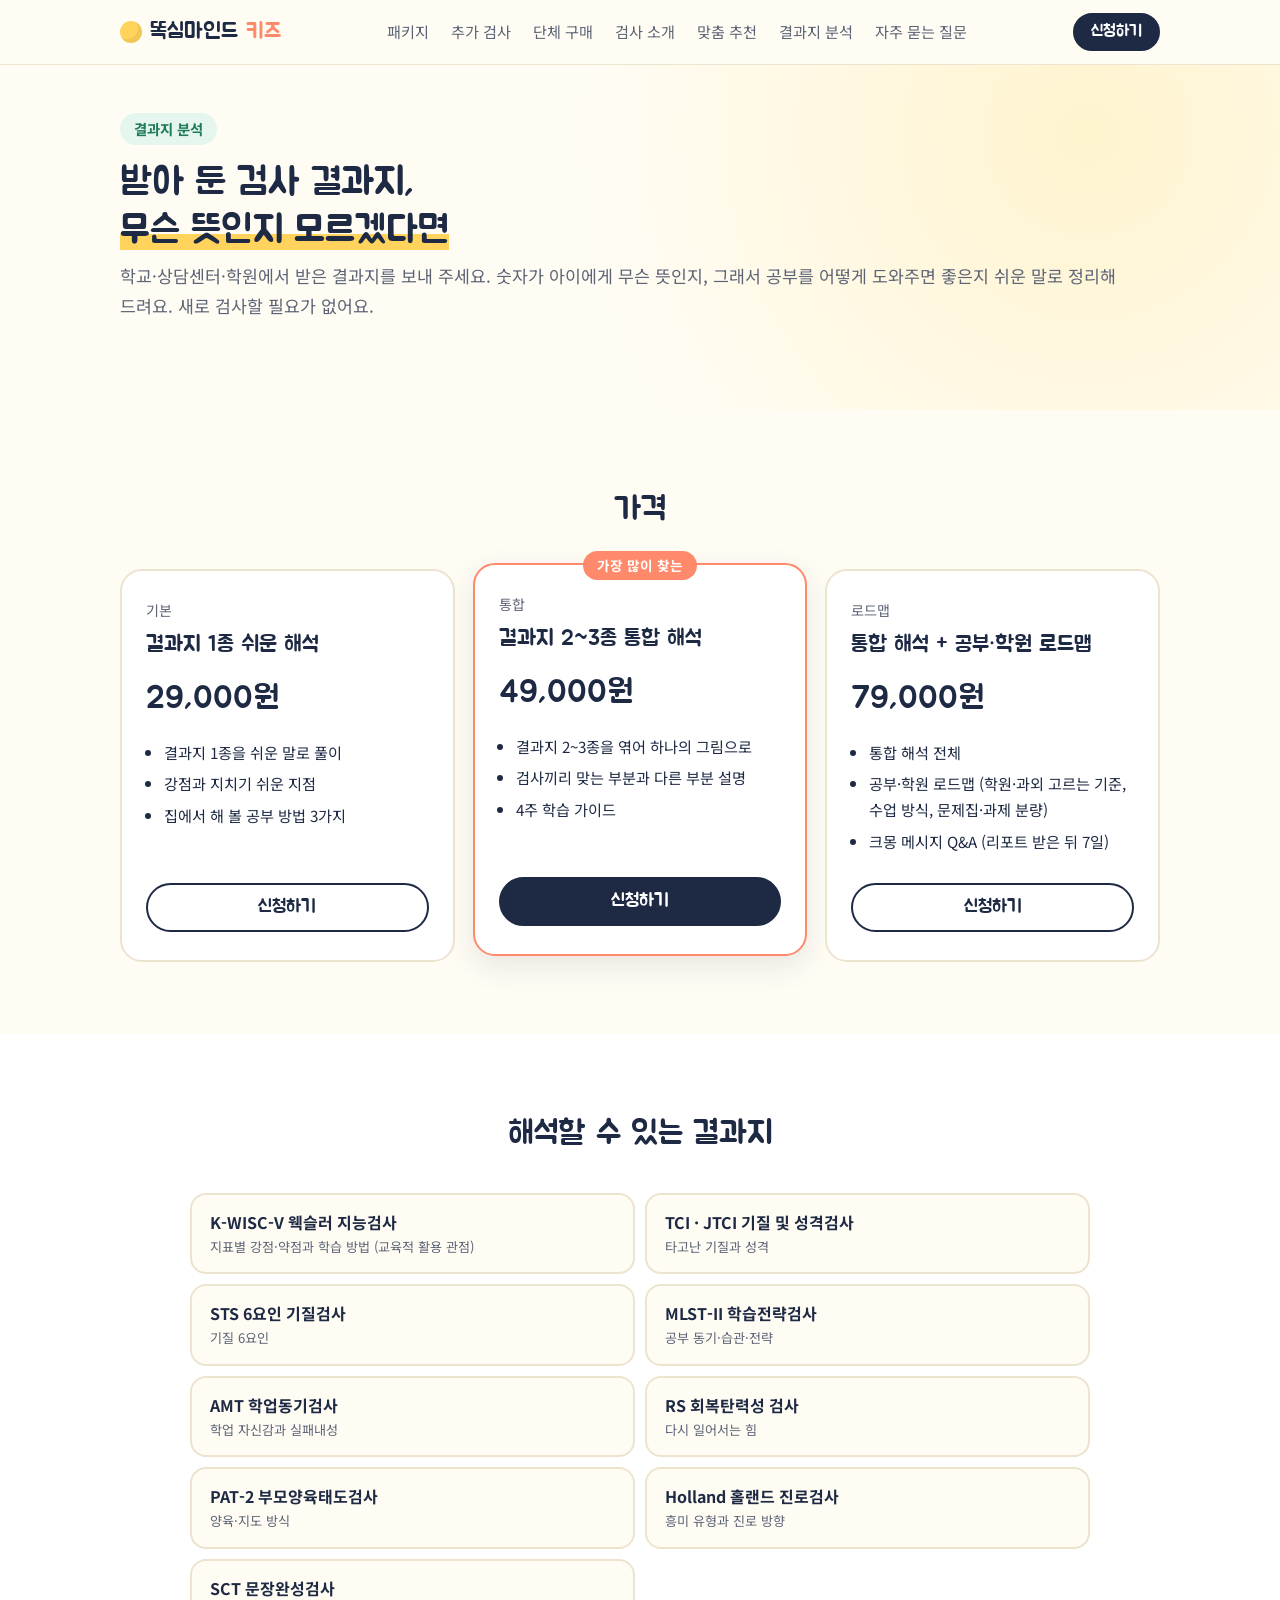
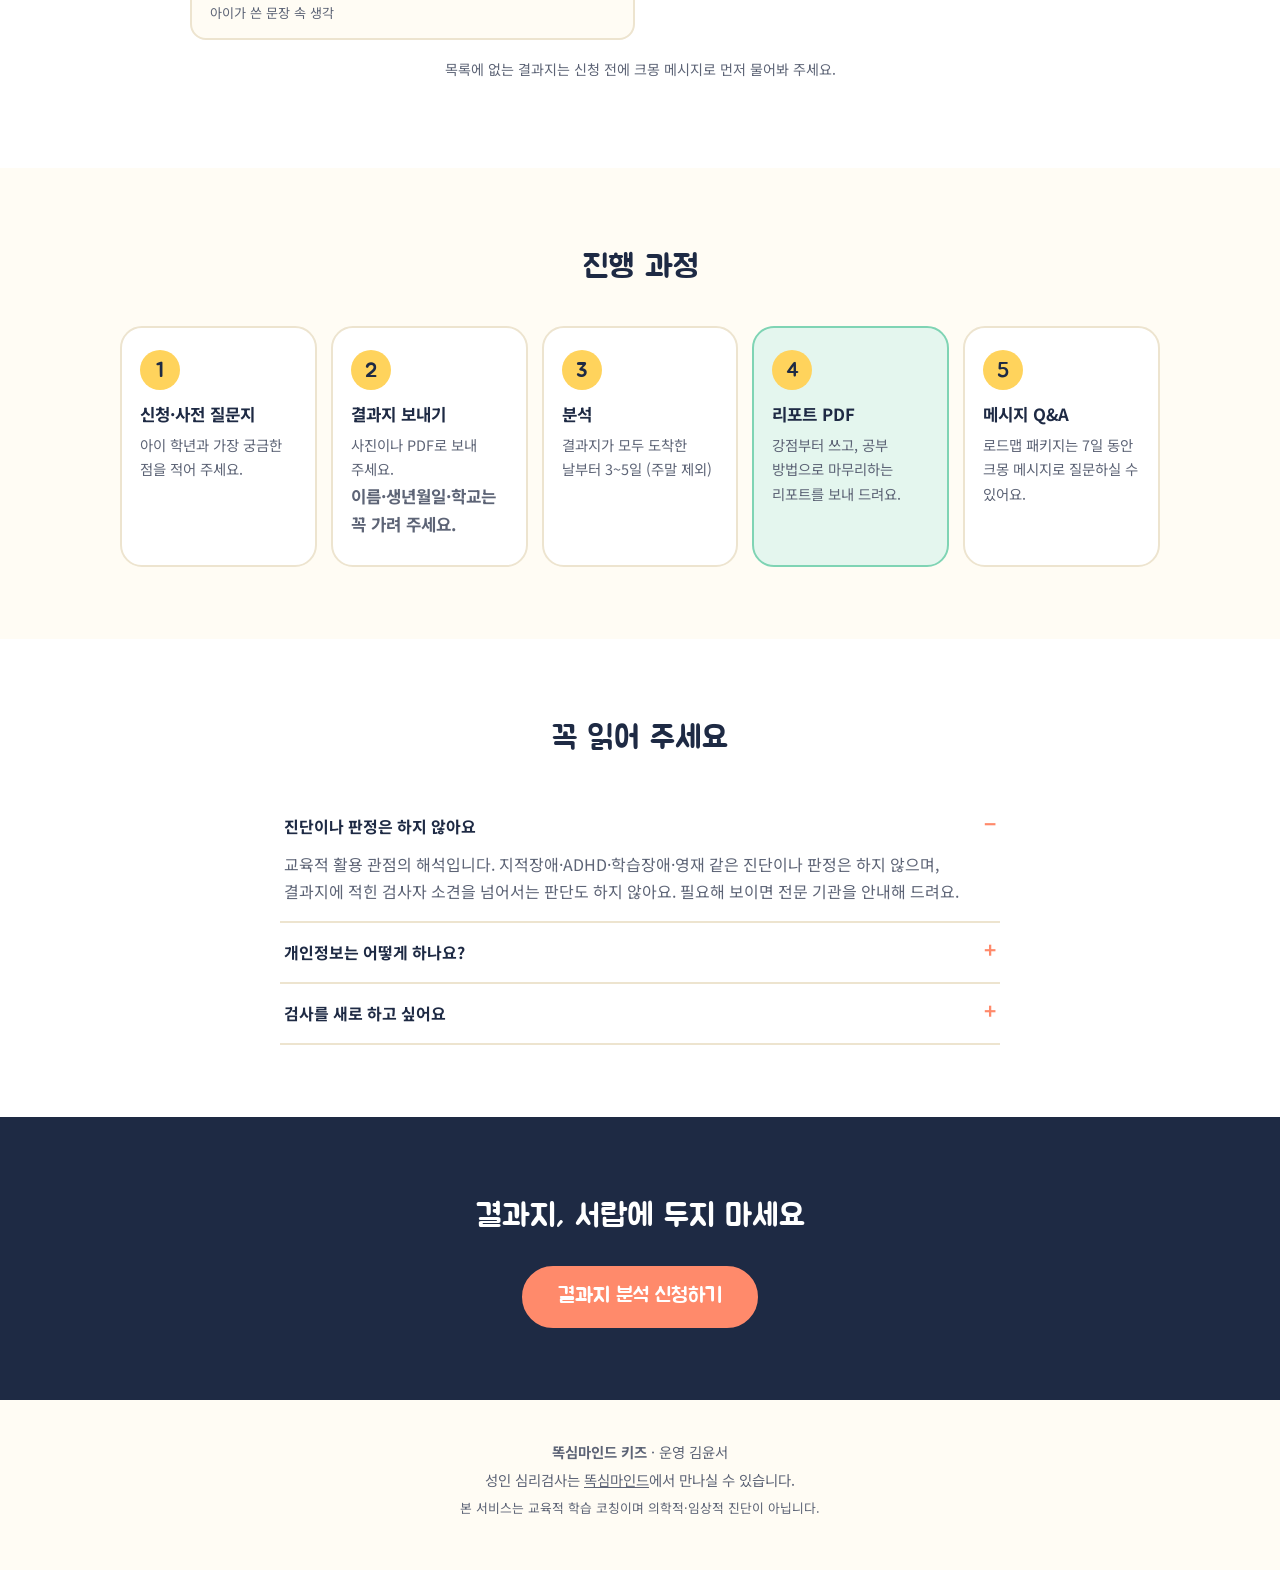
==== analysis.html @ 5d190739 "3단 패키지(기본 45,000/심화 79,000/프리미엄 109,000), 전화 상담→메시지 Q&A, 결과지 분석 페이지 추가 Co-Authored-By: Claude Opus 5" ====
<!DOCTYPE html>
<html lang="ko">
<head>
<meta charset="utf-8">
<meta name="viewport" content="width=device-width, initial-scale=1">
<title>결과지 분석 | 똑심마인드 키즈</title>
<meta name="description" content="기질검사와 학년별 학습 검사를 온라인으로 받고, 아이에게 맞는 공부 방법을 담은 종합해석지를 받아 보세요. 학원·선생님 단체 구매도 가능합니다.">
<link rel="icon" href="data:image/svg+xml,<svg xmlns='http://www.w3.org/2000/svg' viewBox='0 0 64 64'><circle cx='32' cy='32' r='30' fill='%23FFD35C'/><circle cx='24' cy='28' r='4' fill='%231E2A44'/><circle cx='40' cy='28' r='4' fill='%231E2A44'/><path d='M22 40 Q32 48 42 40' stroke='%231E2A44' stroke-width='4' fill='none' stroke-linecap='round'/></svg>">
<link rel="preconnect" href="https://fonts.googleapis.com">
<link rel="preconnect" href="https://fonts.gstatic.com" crossorigin>
<link href="https://fonts.googleapis.com/css2?family=Jua&family=Noto+Sans+KR:wght@400;500;700&display=swap" rel="stylesheet">
<link rel="stylesheet" href="css/style.css?v=20261127f">
</head>
<body>

<header class="nav">
  <div class="wrap nav-in">
    <a class="logo" href="index.html"><span class="logo-dot"></span>똑심마인드 <b>키즈</b></a>
    <nav class="nav-links">
      <a href="index.html#price">패키지</a>
      <a href="index.html#addon">추가 검사</a>
      <a href="index.html#group">단체 구매</a>
      <a href="tests.html">검사 소개</a>
      <a href="quiz.html">맞춤 추천</a>
      <a href="analysis.html">결과지 분석</a>
      <a href="index.html#faq">자주 묻는 질문</a>
    </nav>
    <a class="btn btn-sm js-contact" href="#">신청하기</a>
  </div>
</header>

<main id="top">
<section class="page-head ana-head"><div class="wrap">
  <p class="eyebrow">결과지 분석</p>
  <h1 class="page-title">받아 둔 검사 결과지,<br><span class="hl">무슨 뜻인지 모르겠다면</span></h1>
  <p class="lead">학교·상담센터·학원에서 받은 결과지를 보내 주세요. 숫자가 아이에게 무슨 뜻인지, 그래서 공부를 어떻게 도와주면 좋은지 쉬운 말로 정리해 드려요. 새로 검사할 필요가 없어요.</p>
</div></section>
<section class="price"><div class="wrap">
  <h2 class="sec-title">가격</h2>
  <div class="plans" id="anaPlans"></div>
</div></section>
<section class="addon"><div class="wrap">
  <h2 class="sec-title">해석할 수 있는 결과지</h2>
  <div class="addon-list" id="anaList"></div>
  <p class="small-note center">목록에 없는 결과지는 신청 전에 크몽 메시지로 먼저 물어봐 주세요.</p>
</div></section>
<section class="flow"><div class="wrap">
  <h2 class="sec-title">진행 과정</h2>
  <ol class="steps">
    <li><span class="n">1</span><b>신청·사전 질문지</b><p>아이 학년과 가장 궁금한 점을 적어 주세요.</p></li>
    <li><span class="n">2</span><b>결과지 보내기</b><p>사진이나 PDF로 보내 주세요. <b>이름·생년월일·학교는 꼭 가려 주세요.</b></p></li>
    <li><span class="n">3</span><b>분석</b><p>결과지가 모두 도착한 날부터 3~5일 (주말 제외)</p></li>
    <li><span class="n">4</span><b>리포트 PDF</b><p>강점부터 쓰고, 공부 방법으로 마무리하는 리포트를 보내 드려요.</p></li>
    <li><span class="n">5</span><b>메시지 Q&amp;A</b><p>로드맵 패키지는 7일 동안 크몽 메시지로 질문하실 수 있어요.</p></li>
  </ol>
</div></section>
<section class="faq"><div class="wrap">
  <h2 class="sec-title">꼭 읽어 주세요</h2>
  <details open><summary>진단이나 판정은 하지 않아요</summary><p>교육적 활용 관점의 해석입니다. 지적장애·ADHD·학습장애·영재 같은 진단이나 판정은 하지 않으며, 결과지에 적힌 검사자 소견을 넘어서는 판단도 하지 않아요. 필요해 보이면 전문 기관을 안내해 드려요.</p></details>
  <details><summary>개인정보는 어떻게 하나요?</summary><p>이름·생년월일·학교·검사기관은 가린 뒤 보내 주세요. 받은 자료는 리포트 전달 후 30일이 지나면 삭제합니다.</p></details>
  <details><summary>검사를 새로 하고 싶어요</summary><p>새로 검사부터 받고 싶으시면 <a href="index.html#price">검사 + 해석 패키지</a>를 이용해 주세요.</p></details>
</div></section>
<section class="cta"><div class="wrap cta-in">
  <h2>결과지, 서랍에 두지 마세요</h2>
  <div class="hero-cta center"><a class="btn btn-big js-contact" href="#">결과지 분석 신청하기</a></div>
</div></section>

</main>

<footer class="foot">
  <div class="wrap">
    <p><b>똑심마인드 키즈</b> · 운영 김윤서</p>
    <p>성인 심리검사는 <a class="js-main" href="#">똑심마인드</a>에서 만나실 수 있습니다.</p>
    <p class="foot-small">본 서비스는 교육적 학습 코칭이며 의학적·임상적 진단이 아닙니다.</p>
  </div>
</footer>

<script src="js/config.js?v=20261127f"></script>
<script>const PAGE="analysis";</script>
<script src="js/main.js?v=20261127f"></script>
<script src="js/analysis.js?v=20261127f"></script>
</body>
</html>
---- css/style.css ----
:root {
  --ink: #1E2A44;
  --sub: #5d6476;
  --sun: #FFD35C;
  --sun-soft: #FFF4CF;
  --mint: #7FD4B4;
  --mint-soft: #E4F6EE;
  --coral: #FF8A6B;
  --sky: #DCEBFF;
  --paper: #FFFCF4;
  --line: #EDE4CF;
  --r: 22px;
  --shadow: 0 10px 30px rgba(30, 42, 68, .10);
}
* { box-sizing: border-box; }
html { scroll-behavior: smooth; }
body { margin: 0; font-family: 'Noto Sans KR', sans-serif; color: var(--ink); background: var(--paper); line-height: 1.7; word-break: keep-all; }
h1, h2, h3, .logo, .sec-title, .btn, .gtab, .n, .plan-price { font-family: 'Jua', 'Noto Sans KR', sans-serif; font-weight: 400; }
a { color: inherit; }
.wrap { max-width: 1080px; margin: 0 auto; padding: 0 20px; }
section { padding: 72px 0; }
.sec-title { font-size: 2rem; text-align: center; margin: 0 0 32px; }
.sec-title.left { text-align: left; }
.small-note { color: var(--sub); font-size: .88rem; margin-top: 18px; }

/* buttons */
.btn { display: inline-block; background: var(--ink); color: #fff; text-decoration: none; padding: 12px 24px; border-radius: 999px; font-size: 1.1rem; transition: transform .15s, box-shadow .15s; border: 2px solid var(--ink); }
.btn:hover { transform: translateY(-2px); box-shadow: var(--shadow); }
.btn-sm { padding: 7px 16px; font-size: 1rem; }
.btn-ghost { background: transparent; color: var(--ink); }
.btn-line { background: #fff; color: var(--ink); }
.btn-big { padding: 16px 34px; font-size: 1.3rem; background: var(--coral); border-color: var(--coral); }

/* nav */
.nav { position: sticky; top: 0; z-index: 10; background: rgba(255, 252, 244, .92); backdrop-filter: blur(8px); border-bottom: 1px solid var(--line); }
.nav-in { display: flex; align-items: center; justify-content: space-between; height: 64px; gap: 16px; }
.logo { text-decoration: none; font-size: 1.35rem; display: flex; align-items: center; gap: 8px; }
.logo b { font-weight: 400; color: var(--coral); }
.logo-dot { width: 22px; height: 22px; border-radius: 50%; background: var(--sun); box-shadow: inset -4px -4px 0 rgba(0,0,0,.06); }
.nav-links { display: flex; gap: 22px; font-size: .95rem; }
.nav-links a { text-decoration: none; color: var(--sub); }
.nav-links a:hover { color: var(--ink); }

/* hero */
.hero { padding: 64px 0 80px; background: radial-gradient(circle at 85% 20%, var(--sun-soft) 0, transparent 45%), radial-gradient(circle at 10% 90%, var(--mint-soft) 0, transparent 40%); }
.hero-in { display: grid; grid-template-columns: 1.15fr .85fr; gap: 40px; align-items: center; }
.eyebrow { display: inline-block; background: var(--mint-soft); color: #1f7a5a; padding: 4px 14px; border-radius: 999px; font-size: .9rem; font-weight: 700; margin: 0 0 14px; }
h1 { font-size: 3rem; line-height: 1.25; margin: 0 0 18px; }
.hl { background: linear-gradient(transparent 60%, var(--sun) 60%); }
.lead { font-size: 1.08rem; color: var(--sub); margin: 0 0 26px; }
.hero-cta { display: flex; gap: 12px; flex-wrap: wrap; }
.chips { list-style: none; padding: 0; margin: 24px 0 0; display: flex; gap: 8px; flex-wrap: wrap; }
.chips li { background: #fff; border: 1px solid var(--line); padding: 5px 14px; border-radius: 999px; font-size: .88rem; }
.hero-art { position: relative; height: 360px; }
.blob { position: absolute; inset: 30px 20px; background: var(--sun); border-radius: 46% 54% 40% 60% / 55% 45% 55% 45%; opacity: .55; }
.card-float { position: absolute; z-index: 1; background: #fff; border-radius: var(--r); padding: 16px 20px; box-shadow: var(--shadow); display: grid; gap: 2px; min-width: 170px; animation: bob 4s ease-in-out infinite; }
.card-float .ic { font-size: 1.6rem; }
.card-float b { font-family: 'Jua', sans-serif; font-weight: 400; font-size: 1.25rem; }
.card-float small { color: var(--sub); }
.c1 { top: 10px; left: 0; }
.c2 { top: 130px; right: 0; animation-delay: -1.3s; }
.c3 { bottom: 0; left: 40px; animation-delay: -2.6s; }
@keyframes bob { 50% { transform: translateY(-8px); } }

/* why */
.why { background: #fff; }
.grid3 { display: grid; grid-template-columns: repeat(3, 1fr); gap: 18px; }
.worry { background: var(--sky); border-radius: var(--r); padding: 24px; font-size: 1.05rem; position: relative; }
.worry::after { content: ''; position: absolute; bottom: -10px; left: 30px; border: 10px solid transparent; border-top-color: var(--sky); border-bottom: 0; }
.why-note { max-width: 720px; margin: 36px auto 0; text-align: center; color: var(--sub); }

/* flow */
.steps { list-style: none; padding: 0; margin: 0; display: grid; grid-template-columns: repeat(5, 1fr); gap: 14px; counter-reset: s; }
.steps li { background: #fff; border-radius: var(--r); padding: 22px 18px; border: 2px solid var(--line); position: relative; }
.steps .n { display: grid; place-items: center; width: 40px; height: 40px; border-radius: 50%; background: var(--sun); font-size: 1.3rem; margin-bottom: 10px; }
.steps b { display: block; font-size: 1.05rem; margin-bottom: 4px; }
.steps p { margin: 0; font-size: .9rem; color: var(--sub); }
.steps li:nth-child(4) { border-color: var(--mint); background: var(--mint-soft); }

/* grade */
.grade { background: #fff; }
.grade-tabs { display: flex; gap: 10px; justify-content: center; flex-wrap: wrap; margin-bottom: 22px; }
.gtab { font-size: 1.1rem; border: 2px solid var(--line); background: var(--paper); color: var(--ink); border-radius: 18px; padding: 12px 18px; cursor: pointer; display: flex; flex-direction: column; align-items: center; gap: 4px; min-width: 104px; transition: .15s; }
.gtab span { font-size: 1.8rem; line-height: 1; }
.gtab.on { background: var(--sun); border-color: var(--sun); box-shadow: var(--shadow); }
.grade-panel { background: var(--paper); border-radius: var(--r); padding: 28px; border: 2px dashed var(--line); }
.gp-q { display: flex; align-items: center; gap: 14px; margin-bottom: 20px; }
.gp-ic { font-size: 2.4rem; }
.gp-q small { display: block; color: var(--sub); }
.gp-q b { font-family: 'Jua', sans-serif; font-weight: 400; font-size: 1.5rem; }
.gp-cols { display: grid; grid-template-columns: repeat(3, 1fr); gap: 18px; }
.gp-cols h4 { margin: 0 0 8px; font-size: .95rem; color: #1f7a5a; }
.gp-list, .gp-look { list-style: none; padding: 0; margin: 0; display: grid; gap: 8px; }
.gp-list li { background: #fff; border-radius: 14px; padding: 10px 14px; }
.gp-list b { display: block; font-size: .95rem; }
.gp-list span { font-size: .82rem; color: var(--sub); }
.gp-look li { background: #fff; border-radius: 14px; padding: 10px 14px; font-size: .95rem; }
.gp-look li::before { content: '✓ '; color: var(--mint); font-weight: 700; }

/* price */
.plans { display: grid; grid-template-columns: repeat(3, 1fr); gap: 18px; align-items: stretch; }
.plan { background: #fff; border-radius: var(--r); padding: 28px 24px; border: 2px solid var(--line); display: flex; flex-direction: column; position: relative; }
.plan.best { border-color: var(--coral); box-shadow: var(--shadow); transform: translateY(-6px); }
.plan-badge { position: absolute; top: -14px; left: 50%; transform: translateX(-50%); background: var(--coral); color: #fff; padding: 3px 14px; border-radius: 999px; font-size: .85rem; font-weight: 700; margin: 0; white-space: nowrap; }
.plan-tag { margin: 0; color: var(--sub); font-size: .88rem; }
.plan h3 { font-size: 1.5rem; margin: 4px 0; }
.plan-price { font-size: 2rem; margin: 4px 0 14px; }
.plan-price small { font-family: 'Noto Sans KR', sans-serif; font-size: .9rem; color: var(--sub); }
.plan ul { padding-left: 1.1em; margin: 0 0 22px; flex: 1; }
.plan li { margin-bottom: 6px; font-size: .95rem; }
.plan .btn { text-align: center; }
.calc { margin-top: 36px; background: #fff; border-radius: var(--r); padding: 28px; border: 2px solid var(--mint); scroll-margin-top: 80px; }
.calc h3 { margin: 0; font-size: 1.5rem; }
.calc-sub { margin: 4px 0 16px; color: var(--sub); font-size: .92rem; }
.calc-grades { display: flex; gap: 8px; flex-wrap: wrap; margin-bottom: 16px; }
.cg { border: 2px solid var(--line); background: var(--paper); border-radius: 999px; padding: 6px 16px; cursor: pointer; font: inherit; }
.cg.on { background: var(--mint); border-color: var(--mint); font-weight: 700; }
.calc-list { display: grid; gap: 10px; }
.ci { display: grid; grid-template-columns: auto 1fr auto; gap: 12px; align-items: center; padding: 12px 16px; border-radius: 16px; background: var(--paper); cursor: pointer; border: 2px solid transparent; }
.ci:has(input:checked) { border-color: var(--mint); background: var(--mint-soft); }
.ci input { width: 20px; height: 20px; accent-color: #1f7a5a; }
.ci-main b { display: block; }
.ci-main small { display: block; color: var(--sub); font-size: .85rem; }
.ci-main em { font-style: normal; font-size: .8rem; color: #1f7a5a; }
.ci-price { font-weight: 700; white-space: nowrap; }
.calc-total { display: flex; justify-content: space-between; align-items: center; gap: 12px; flex-wrap: wrap; margin-top: 18px; padding-top: 16px; border-top: 2px dashed var(--line); }
.calc-total span { color: var(--sub); }
.calc-total strong { font-family: 'Jua', sans-serif; font-weight: 400; font-size: 2rem; color: var(--coral); }
.followup { margin-top: 24px; background: var(--sun-soft); border-radius: var(--r); padding: 20px 24px; }
.followup p { margin: 4px 0 0; color: var(--sub); }

/* report */
.report { background: #fff; }
.report-in { display: grid; grid-template-columns: 1.1fr .9fr; gap: 40px; align-items: center; }
.report-list { padding-left: 1.2em; margin: 0; display: grid; gap: 10px; }
.report-list b { display: block; }
.paper { background: var(--paper); border-radius: 16px; padding: 26px; box-shadow: var(--shadow); transform: rotate(1.5deg); border: 1px solid var(--line); position: relative; }
.paper-brand { margin: 0; color: #3f6f5f; font-size: .8rem; font-weight: 700; letter-spacing: .05em; }
.paper-title { margin: 2px 0 14px; font-family: 'Jua', sans-serif; font-size: 1.5rem; border-bottom: 2px solid #3f6f5f; padding-bottom: 8px; }
.paper-box { background: #f7f3ec; border-radius: 8px; padding: 10px 12px; font-size: .88rem; margin-bottom: 14px; }
.paper-row { display: grid; grid-template-columns: 90px 1fr; gap: 10px; align-items: center; font-size: .82rem; margin-bottom: 8px; }
.paper-row i { display: block; height: 10px; border-radius: 6px; background: linear-gradient(90deg, var(--mint), #3f6f5f); }
.paper-sample { position: absolute; top: 10px; right: 14px; margin: 0; font-size: .72rem; color: var(--sub); background: #fff; border-radius: 999px; padding: 1px 8px; }

/* about */
.about-in { display: grid; grid-template-columns: 160px 1fr; gap: 36px; align-items: center; background: #fff; border-radius: var(--r); padding: 36px; border: 2px solid var(--line); }
.avatar { width: 160px; height: 160px; border-radius: 50%; background: var(--sun); display: grid; place-items: center; font-family: 'Jua', sans-serif; font-size: 3.6rem; }
.about .sec-title { margin-bottom: 6px; }
.about-name { font-size: 1.2rem; font-weight: 700; margin: 0 0 10px; }
.about-name small { font-weight: 400; color: var(--sub); font-size: .9rem; margin-left: 6px; }
.cred { list-style: none; padding: 0; margin: 0 0 14px; display: grid; gap: 6px; }
.cred li::before { content: ''; display: inline-block; width: 8px; height: 8px; border-radius: 50%; background: var(--coral); margin-right: 10px; vertical-align: middle; }
.about-text { color: var(--sub); margin: 0; }

/* promise */
.pcard { background: #fff; border-radius: var(--r); padding: 24px; border: 2px solid var(--line); }
.pcard b { font-family: 'Jua', sans-serif; font-weight: 400; font-size: 1.25rem; }
.pcard p { margin: 6px 0 0; color: var(--sub); font-size: .95rem; }

/* faq */
.faq { background: #fff; }
.faq .wrap { max-width: 760px; }
details { border-bottom: 2px solid var(--line); padding: 16px 4px; }
summary { cursor: pointer; font-weight: 700; list-style: none; display: flex; justify-content: space-between; gap: 12px; }
summary::after { content: '+'; font-size: 1.3rem; line-height: 1; color: var(--coral); }
details[open] summary::after { content: '−'; }
details p { margin: 10px 0 0; color: var(--sub); }

/* cta + footer */
.cta { background: var(--ink); color: #fff; text-align: center; }
.cta h2 { font-size: 2rem; margin: 0 0 22px; }
.foot { padding: 36px 0 48px; color: var(--sub); font-size: .9rem; text-align: center; }
.foot p { margin: 4px 0; }
.foot-small { font-size: .8rem; }

/* responsive */
@media (max-width: 900px) {
  .hero-in, .report-in { grid-template-columns: 1fr; }
  .hero-art { height: 300px; max-width: 420px; }
  .steps { grid-template-columns: 1fr 1fr; }
  .plans, .grid3, .gp-cols { grid-template-columns: 1fr; }
  .plan.best { transform: none; }
  .nav-links { display: none; }
}
@media (max-width: 560px) {
  section { padding: 52px 0; }
  h1 { font-size: 2.2rem; }
  .sec-title { font-size: 1.6rem; }
  .steps { grid-template-columns: 1fr; }
  .gtab { min-width: 0; flex: 1 1 28%; padding: 10px 6px; font-size: 1rem; }
  .about-in { grid-template-columns: 1fr; text-align: center; padding: 26px; }
  .hero-art { height: auto; display: grid; grid-template-columns: repeat(3, 1fr); gap: 8px; }
  .hero-art .blob { display: none; }
  .card-float { position: static; min-width: 0; padding: 12px 10px; animation: none; text-align: center; }
  .card-float b { font-size: 1.05rem; }
  .card-float small { font-size: .72rem; }
  .avatar { margin: 0 auto; width: 110px; height: 110px; font-size: 2.6rem; }
  .cred { text-align: left; }
  .ci { grid-template-columns: auto 1fr; }
  .ci-price { grid-column: 2; }
}

/* ===== v2: 온라인 전용 개편 ===== */
.sec-sub { text-align: center; color: var(--sub); max-width: 680px; margin: -18px auto 26px; }
.sub-title { font-size: 1.5rem; margin: 0; text-align: center; }
.center { justify-content: center; text-align: center; }
.plans-2 { grid-template-columns: repeat(2, 1fr); max-width: 820px; margin: 0 auto; }
.gtable-wrap { margin-top: 56px; }
.gtable-wrap .calc-sub { text-align: center; }
.tchips { display: flex; flex-wrap: wrap; gap: 6px; }
.tchip { background: #fff; border: 1px solid var(--line); border-radius: 999px; padding: 4px 12px; font-size: .88rem; text-decoration: none; }
.tchip:hover { border-color: var(--mint); }

.addon { background: #fff; }
.addon-list { display: grid; grid-template-columns: repeat(2, 1fr); gap: 10px; max-width: 900px; margin: 0 auto; }
.arow { display: flex; justify-content: space-between; align-items: center; gap: 12px; padding: 14px 18px; border-radius: 16px; background: var(--paper); border: 2px solid var(--line); text-decoration: none; transition: .15s; }
.arow:hover { border-color: var(--mint); }
.arow b { display: block; }
.arow small { display: block; color: var(--sub); font-size: .82rem; }
.arow em { display: inline-block; font-style: normal; font-size: .75rem; background: var(--sun-soft); border-radius: 999px; padding: 0 8px; margin: 4px 4px 0 0; }
.aprice { font-weight: 700; white-space: nowrap; color: #1f7a5a; }
.career-title { margin-top: 56px; }
.calc { max-width: 900px; margin-left: auto; margin-right: auto; }
.calc-row { display: flex; gap: 12px; align-items: center; margin-bottom: 10px; flex-wrap: wrap; }
.calc-row > span { font-weight: 700; min-width: 52px; }
.calc-row .calc-grades { margin: 0; }
.ci.inc { cursor: default; background: var(--mint-soft); }
.ci.inc > span:first-child { color: #1f7a5a; font-weight: 700; width: 20px; text-align: center; }

.group-in { display: grid; grid-template-columns: 1fr 1fr; gap: 20px; }
.group-card { background: var(--ink); color: #fff; border-radius: var(--r); padding: 28px; }
.group-card ul { padding-left: 1.1em; margin: 14px 0 22px; }
.group-card li { margin-bottom: 6px; }
.group-card .btn { background: var(--sun); color: var(--ink); border-color: var(--sun); }
.group-rate { font-family: 'Jua', sans-serif; font-size: 2.4rem; margin: 0; }
.group-rate b { font-weight: 400; color: var(--sun); }
.group-cond { margin: 0; opacity: .8; }
.group-note { background: #fff; border-radius: var(--r); padding: 24px 28px; border: 2px solid var(--line); }
.group-note ol { padding-left: 1.2em; margin: 10px 0 0; display: grid; gap: 8px; color: var(--sub); }

.quiz-cta { background: var(--sun); }
.quiz-cta-in { display: flex; justify-content: space-between; align-items: center; gap: 20px; flex-wrap: wrap; }
.quiz-cta h2 { font-size: 1.9rem; margin: 0 0 4px; }
.quiz-cta p { margin: 0; }
.quiz-cta .btn-big { background: var(--ink); border-color: var(--ink); }

.tests-sec { background: var(--paper); }
.tcards { display: grid; grid-template-columns: repeat(3, 1fr); gap: 16px; }
.tcard { background: #fff; border-radius: var(--r); padding: 22px; border: 2px solid var(--line); text-decoration: none; display: flex; flex-direction: column; gap: 4px; transition: .15s; }
.tcard:hover { border-color: var(--mint); transform: translateY(-3px); box-shadow: var(--shadow); }
.tcard b { font-family: 'Jua', sans-serif; font-weight: 400; font-size: 1.2rem; }
.tcard small { color: var(--sub); font-size: .82rem; }
.tcard p { margin: 6px 0; font-size: .92rem; flex: 1; }
.tkind { align-self: flex-start; font-size: .75rem; font-weight: 700; border-radius: 999px; padding: 2px 10px; background: var(--sky); }
.k-core { background: var(--sun-soft); } .k-grade { background: var(--mint-soft); color: #1f7a5a; } .k-career { background: #FFE5DC; } .k-free { background: #EDE4FF; }
.tmore { color: #1f7a5a; font-size: .88rem; font-weight: 700; }

.page-head { padding: 48px 0 64px; }
.page-title { font-size: 2.4rem; margin: 0 0 6px; }
.en { color: var(--sub); margin: 0 0 14px; font-size: .95rem; }
.back { color: var(--sub); text-decoration: none; display: inline-block; margin-bottom: 14px; }
.filter { display: flex; gap: 8px; flex-wrap: wrap; }
.facts { display: grid; grid-template-columns: repeat(auto-fit, minmax(180px, 1fr)); gap: 10px; margin: 22px 0; }
.facts div { background: #fff; border: 2px solid var(--line); border-radius: 16px; padding: 12px 16px; }
.facts span { display: block; font-size: .8rem; color: var(--sub); }
.facts b { font-size: .95rem; }
.detail-cols { display: grid; grid-template-columns: 1fr 1fr; gap: 16px; }
.dbox { background: #fff; border-radius: var(--r); padding: 22px 24px; border: 2px solid var(--line); }
.dbox h3 { margin: 0 0 8px; font-size: 1.25rem; }
.dbox ul { margin: 0; padding-left: 1.1em; display: grid; gap: 4px; }
.notice { margin: 18px 0; padding: 14px 18px; border-radius: 16px; background: var(--mint-soft); }
.notice.warn { background: #FFE5DC; }
.sample-box { margin: 26px 0; background: var(--sun-soft); border-radius: var(--r); padding: 22px 24px; }
.sample-box h3 { margin: 0 0 12px; font-size: 1.25rem; }
.sample-btns { display: flex; gap: 10px; flex-wrap: wrap; }

.quiz-wrap { max-width: 620px; }
.qbar { height: 8px; background: var(--line); border-radius: 99px; overflow: hidden; margin: 4px 0 18px; }
.qbar i { display: block; height: 100%; width: 0; background: var(--coral); transition: width .3s; }
.qcard { background: #fff; border-radius: var(--r); padding: 30px 26px; box-shadow: var(--shadow); min-height: 300px; }
.qcard h2 { font-size: 1.7rem; margin: 0 0 22px; line-height: 1.35; }
.qnum { color: var(--sub); margin: 0 0 6px; font-size: .9rem; }
.qopts { display: grid; gap: 10px; }
.qopts.grid { grid-template-columns: repeat(3, 1fr); }
.qopts.yn { grid-template-columns: 1fr 1fr; }
.qopt { font: inherit; font-family: 'Jua', sans-serif; font-size: 1.15rem; background: var(--paper); border: 2px solid var(--line); border-radius: 18px; padding: 16px 10px; cursor: pointer; display: flex; flex-direction: column; align-items: center; gap: 4px; color: var(--ink); transition: .15s; }
.qopt:hover { border-color: var(--coral); background: #fff; }
.qopt span { font-size: 1.8rem; line-height: 1; }
.qopt small { font-family: 'Noto Sans KR', sans-serif; font-size: .8rem; color: var(--sub); }
.qopt.yn { font-size: 1.4rem; padding: 22px; }
.qback { margin-top: 16px; background: none; border: 0; color: var(--sub); cursor: pointer; font: inherit; }
.rbox h4 { margin: 14px 0 6px; color: #1f7a5a; }
.rbox ul { list-style: none; padding: 0; margin: 0; display: grid; gap: 6px; }
.rbox li { background: var(--paper); border-radius: 12px; padding: 10px 14px; }
.rbox li a { text-decoration: none; }
.rbox li small { display: block; color: var(--sub); }
.rprice { display: flex; justify-content: space-between; align-items: center; margin: 18px 0 8px; padding-top: 14px; border-top: 2px dashed var(--line); }
.rprice strong { font-family: 'Jua', sans-serif; font-weight: 400; font-size: 1.9rem; color: var(--coral); }
.tip { background: var(--sun-soft); border-radius: 12px; padding: 10px 14px; font-size: .92rem; }
.quiz-page .small-note.center { text-align: center; }

@media (max-width: 900px) {
  .plans-2, .addon-list, .group-in, .detail-cols { grid-template-columns: 1fr; }
  .tcards { grid-template-columns: 1fr 1fr; }
}
@media (max-width: 560px) {
  .tcards { grid-template-columns: 1fr; }
  .qopts.grid { grid-template-columns: 1fr 1fr; }
  .page-title { font-size: 1.9rem; }
  .quiz-cta h2 { font-size: 1.5rem; }
}
.worry small { display: block; color: var(--sub); font-size: .85rem; margin-top: 4px; }

/* 버튼 글자 가운데 정렬 */
.btn { display: inline-flex; align-items: center; justify-content: center; line-height: 1.2; font-family: 'Jua', 'Noto Sans KR', sans-serif; cursor: pointer; }
.hero-cta { align-items: center; }

/* 신청 안내 모달 */
.modal { position: fixed; inset: 0; background: rgba(30,42,68,.45); display: none; align-items: center; justify-content: center; padding: 16px; z-index: 50; }
.modal.on { display: flex; }
.modal-box { background: #fff; border-radius: var(--r); padding: 26px 24px; max-width: 460px; width: 100%; max-height: 90vh; overflow: auto; box-shadow: var(--shadow); }
.modal-box h3 { margin: 0 0 10px; font-size: 1.4rem; }
.modal-steps { padding-left: 1.2em; margin: 0 0 12px; display: grid; gap: 4px; }
.modal-text { background: var(--paper); border: 1px dashed var(--line); border-radius: 12px; padding: 12px 14px; font-family: 'Noto Sans KR', sans-serif; font-size: .88rem; white-space: pre-wrap; margin: 0 0 8px; }
.calc-apply { justify-content: flex-end; margin-top: 14px; }

.group-h { font-size: 1.6rem; margin: 4px 0 0; } .group-h span { color: var(--sun); } .group-h small { font-family: 'Noto Sans KR', sans-serif; font-size: .85rem; opacity: .8; }
.plan-tag.light { color: #fff; opacity: .75; }
.group-card .group-rate { margin-top: 8px; font-size: 1.8rem; }
.group-card .btn { margin-top: 16px; }

.ci.inc.deep { background: #FFE5DC; }
.ci.inc.deep .ci-price { color: var(--coral); }
.ci.inc.off { background: var(--paper); opacity: .7; }

/* 나란한 버튼 크기 통일 (신청하기와 같은 크기) */
.hero-cta .btn, .sample-btns .btn { padding: 16px 34px; font-size: 1.3rem; min-height: 62px; }
@media (max-width: 560px) { .hero-cta .btn, .sample-btns .btn { padding: 14px 22px; font-size: 1.15rem; min-height: 56px; } }

/* 추천 결과: 선택형 */
.pkg-toggle { display: flex; gap: 8px; flex-wrap: wrap; margin: -8px 0 8px; }
.rbox .calc-list { gap: 8px; }
.rbox .ci { grid-template-columns: auto 1fr auto; padding: 10px 14px; }
.rbox .ci.rec { border-color: var(--coral); }
.rbox .ci em { font-style: normal; font-size: .72rem; font-weight: 700; color: #fff; background: var(--coral); border-radius: 999px; padding: 1px 8px; margin-left: 6px; vertical-align: middle; }
.rbox .ci small { display: block; }
.opt { font-size: .78rem; color: var(--sub); font-weight: 400; }
.rprice small { display: block; font-size: .8rem; color: var(--sub); }
.qcard .ci-price { font-size: .92rem; }

/* 3단 패키지, 결과지 분석 */
.ana-band { background: var(--mint-soft); }
.ana-band h2 { font-size: 1.9rem; margin: 0 0 4px; }
.ana-band p { margin: 0; }
.ana-head { background: radial-gradient(circle at 85% 20%, var(--sun-soft) 0, transparent 45%); }
.plan h3 { font-size: 1.35rem; }
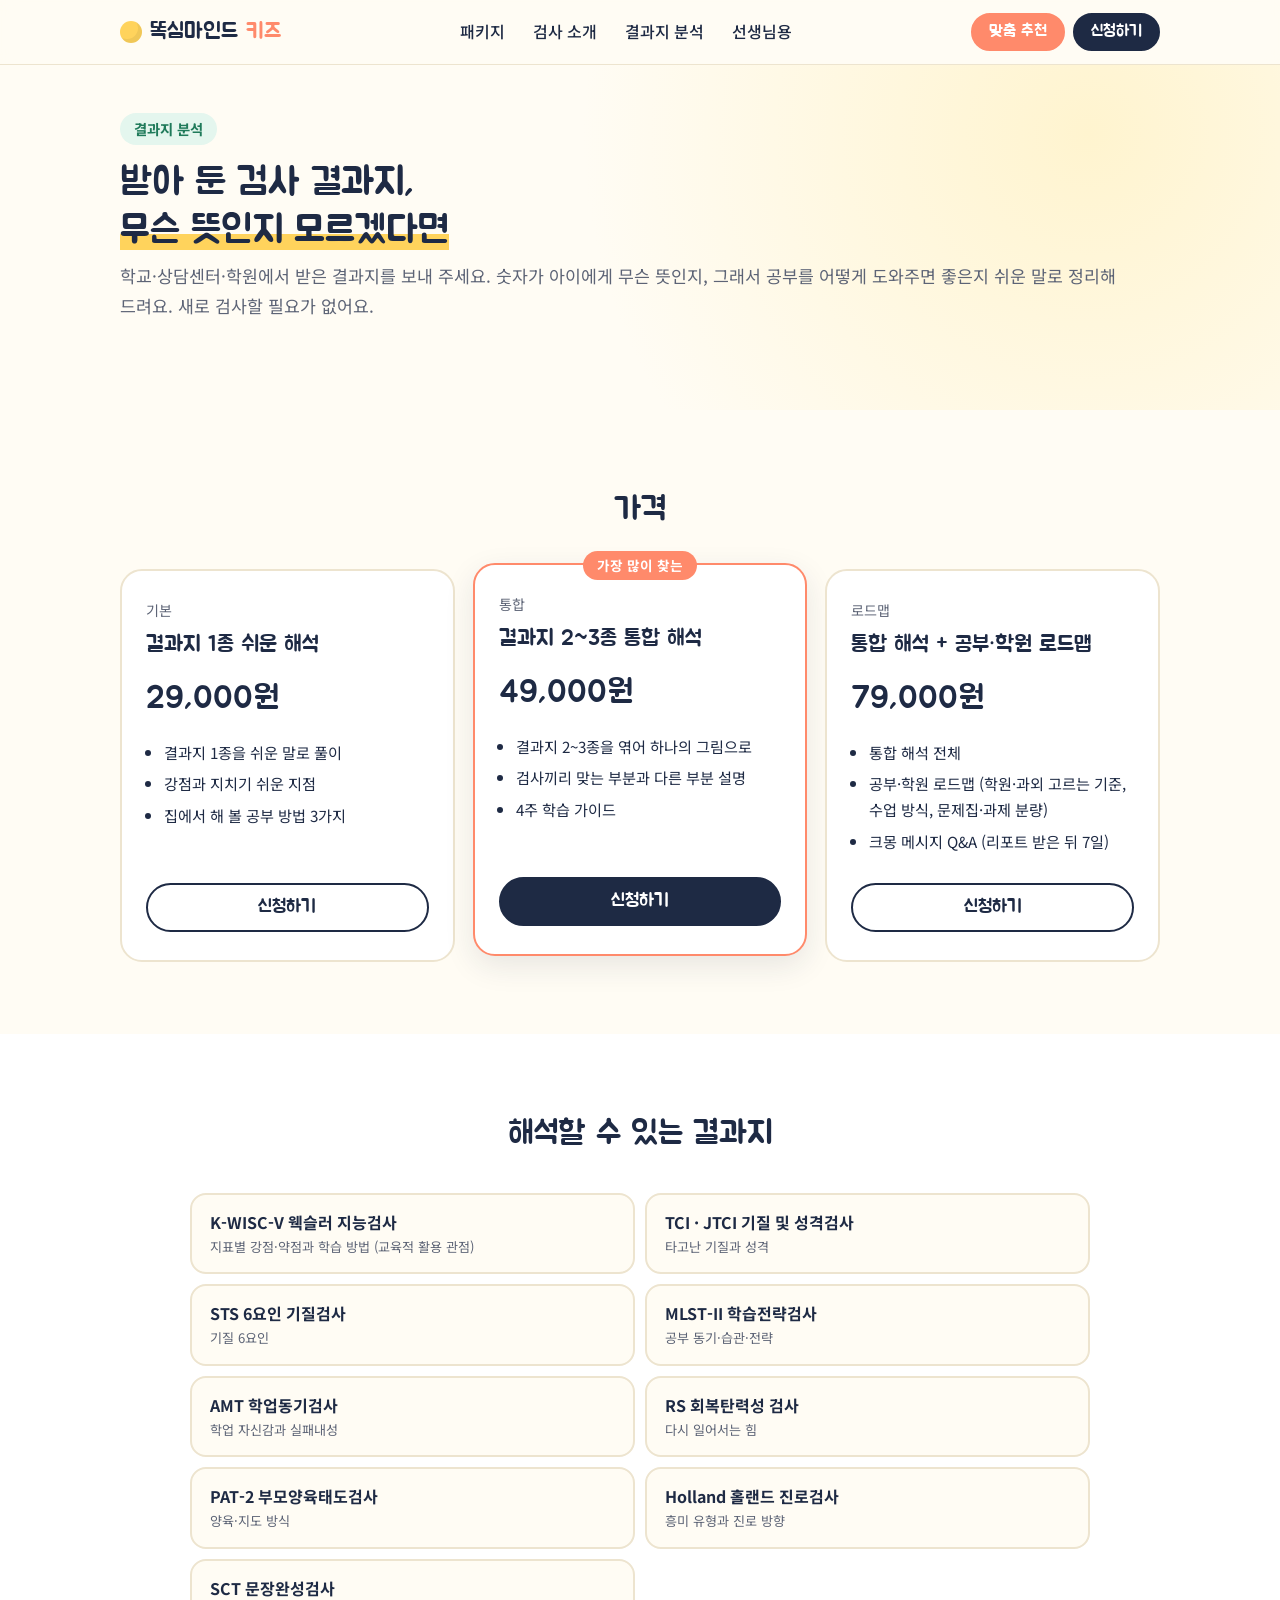
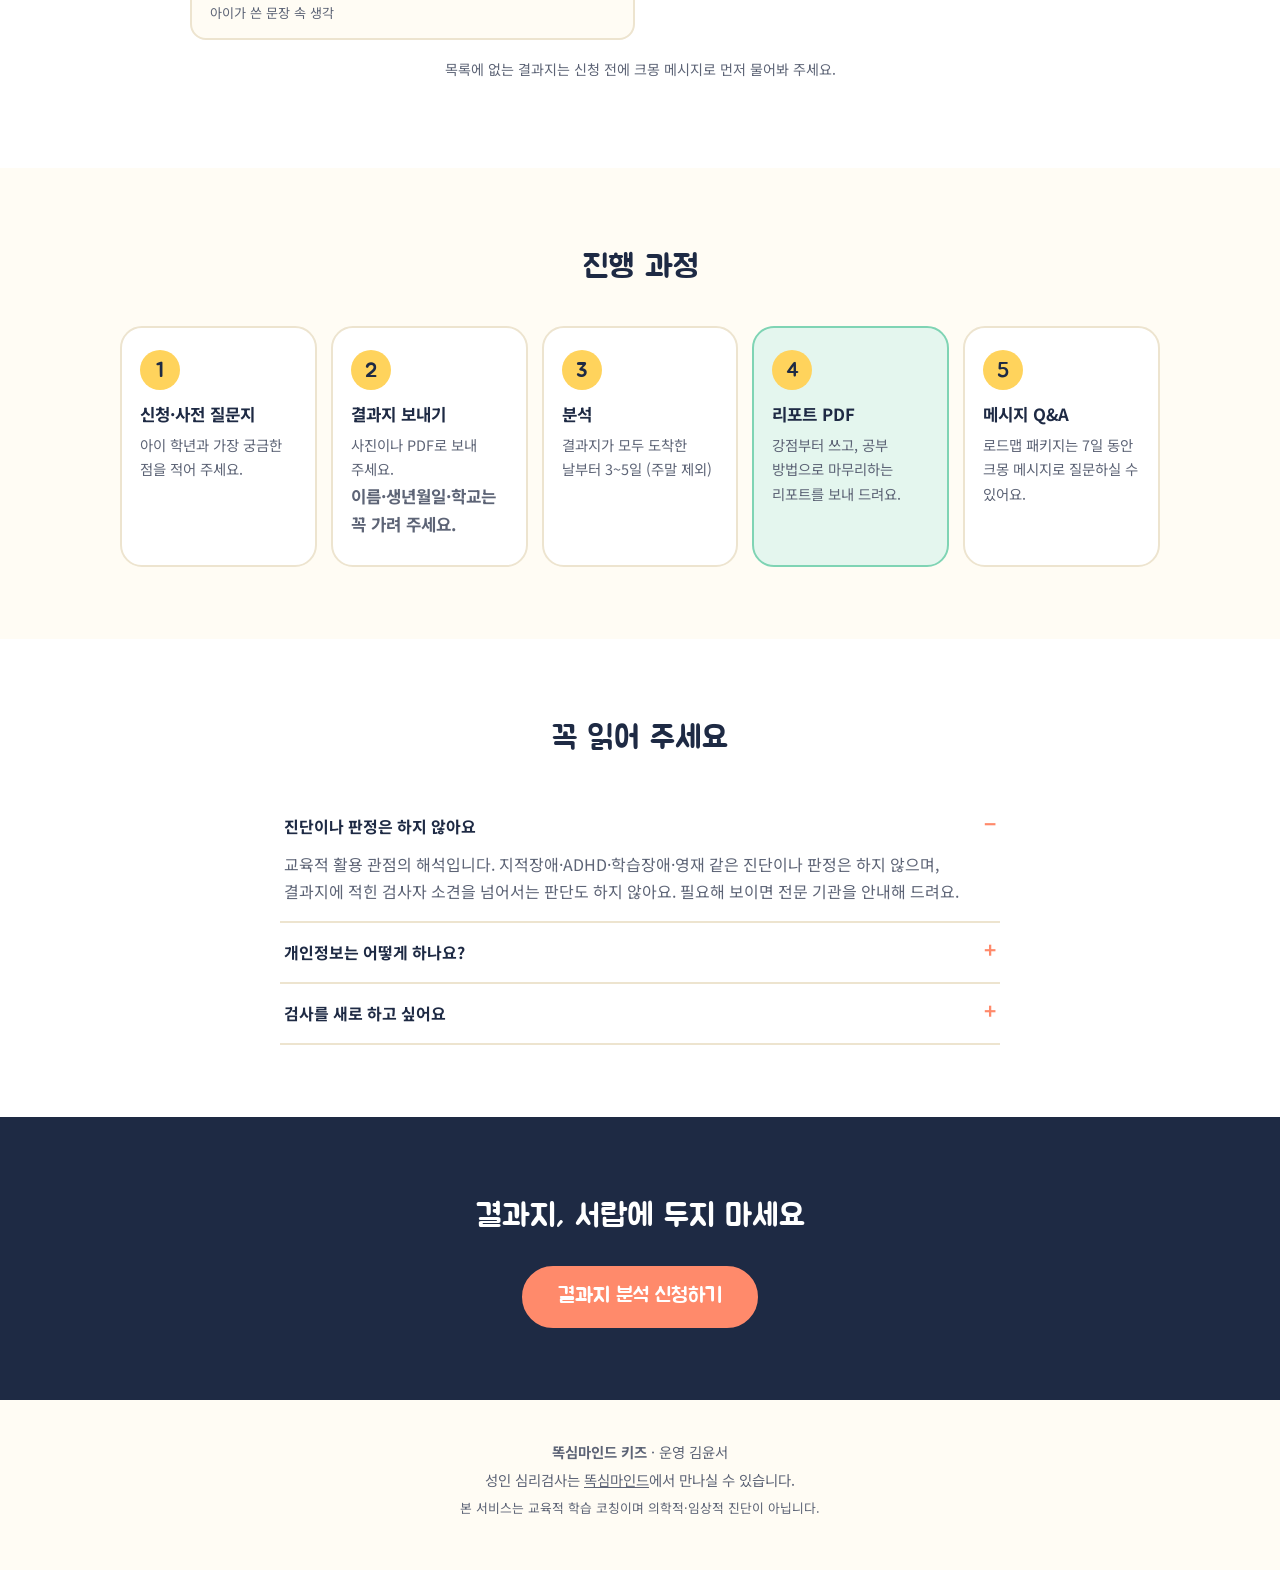
==== commit e6456de5: "상단 메뉴 4개로 줄이고 맞춤 추천·신청하기 버튼으로 분리 Co-Authored-By: Claude Opus 5.5 <noreply@anthropic.com> Claude-Sess" ====
--- a/analysis.html
+++ b/analysis.html
@@ -9,7 +9,7 @@
 <link rel="preconnect" href="https://fonts.googleapis.com">
 <link rel="preconnect" href="https://fonts.gstatic.com" crossorigin>
 <link href="https://fonts.googleapis.com/css2?family=Jua&family=Noto+Sans+KR:wght@400;500;700&display=swap" rel="stylesheet">
-<link rel="stylesheet" href="css/style.css?v=20261127f">
+<link rel="stylesheet" href="css/style.css?v=20261127g">
 </head>
 <body>
 
@@ -18,14 +18,14 @@
     <a class="logo" href="index.html"><span class="logo-dot"></span>똑심마인드 <b>키즈</b></a>
     <nav class="nav-links">
       <a href="index.html#price">패키지</a>
-      <a href="index.html#addon">추가 검사</a>
-      <a href="index.html#group">단체 구매</a>
       <a href="tests.html">검사 소개</a>
-      <a href="quiz.html">맞춤 추천</a>
       <a href="analysis.html">결과지 분석</a>
-      <a href="index.html#faq">자주 묻는 질문</a>
+      <a href="index.html#group">선생님용</a>
     </nav>
-    <a class="btn btn-sm js-contact" href="#">신청하기</a>
+    <div class="nav-cta">
+      <a class="btn btn-sm btn-quiz" href="quiz.html">맞춤 추천</a>
+      <a class="btn btn-sm js-contact" href="#">신청하기</a>
+    </div>
   </div>
 </header>
 
@@ -75,9 +75,9 @@
   </div>
 </footer>
 
-<script src="js/config.js?v=20261127f"></script>
+<script src="js/config.js?v=20261127g"></script>
 <script>const PAGE="analysis";</script>
-<script src="js/main.js?v=20261127f"></script>
-<script src="js/analysis.js?v=20261127f"></script>
+<script src="js/main.js?v=20261127g"></script>
+<script src="js/analysis.js?v=20261127g"></script>
 </body>
 </html>
--- a/css/style.css
+++ b/css/style.css
@@ -354,3 +354,11 @@
 .ana-band p { margin: 0; }
 .ana-head { background: radial-gradient(circle at 85% 20%, var(--sun-soft) 0, transparent 45%); }
 .plan h3 { font-size: 1.35rem; }
+
+/* 상단 메뉴 단순화 */
+.nav-links { gap: 28px; font-size: 1rem; }
+.nav-links a { color: var(--ink); font-weight: 500; }
+.nav-links a:hover { color: var(--coral); }
+.nav-cta { display: flex; gap: 8px; }
+.btn-quiz { background: var(--coral); border-color: var(--coral); }
+@media (max-width: 560px) { .nav-cta .btn-sm { padding: 6px 12px; font-size: .92rem; } .logo { font-size: 1.15rem; } }
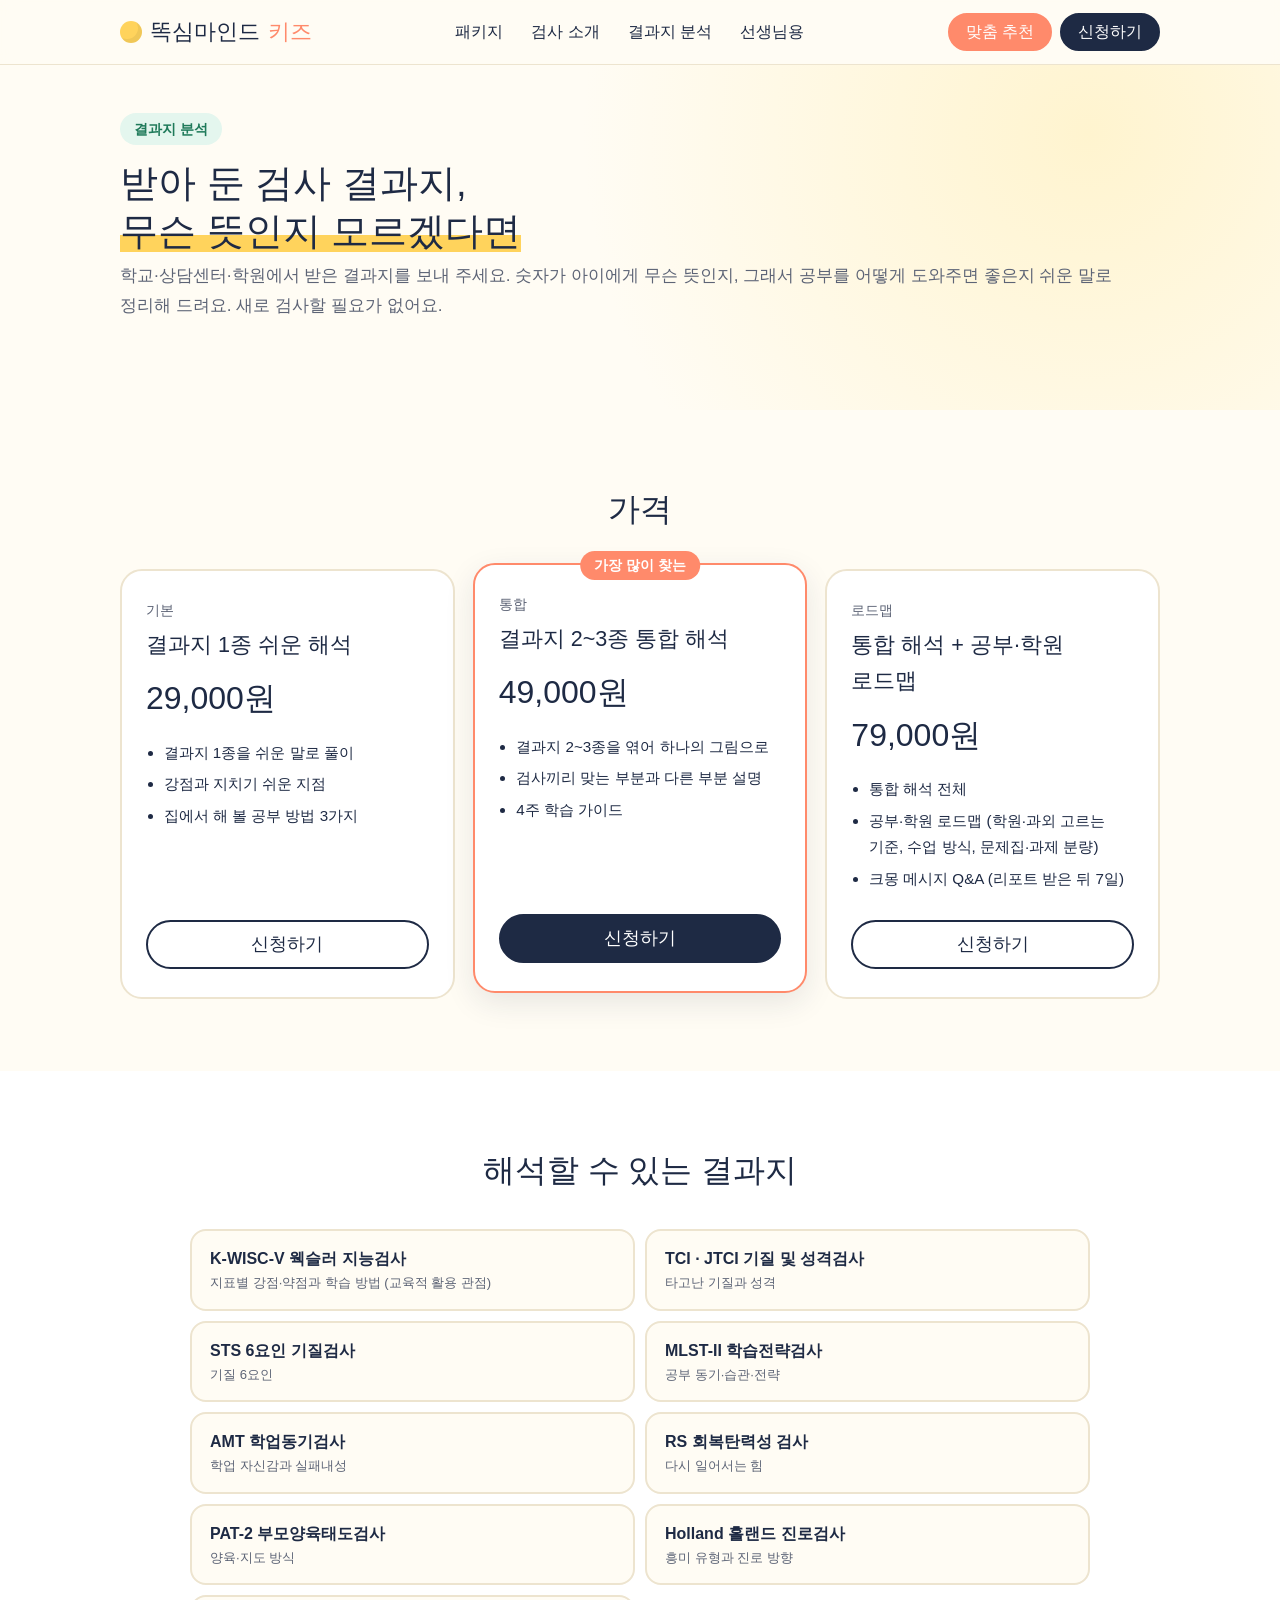
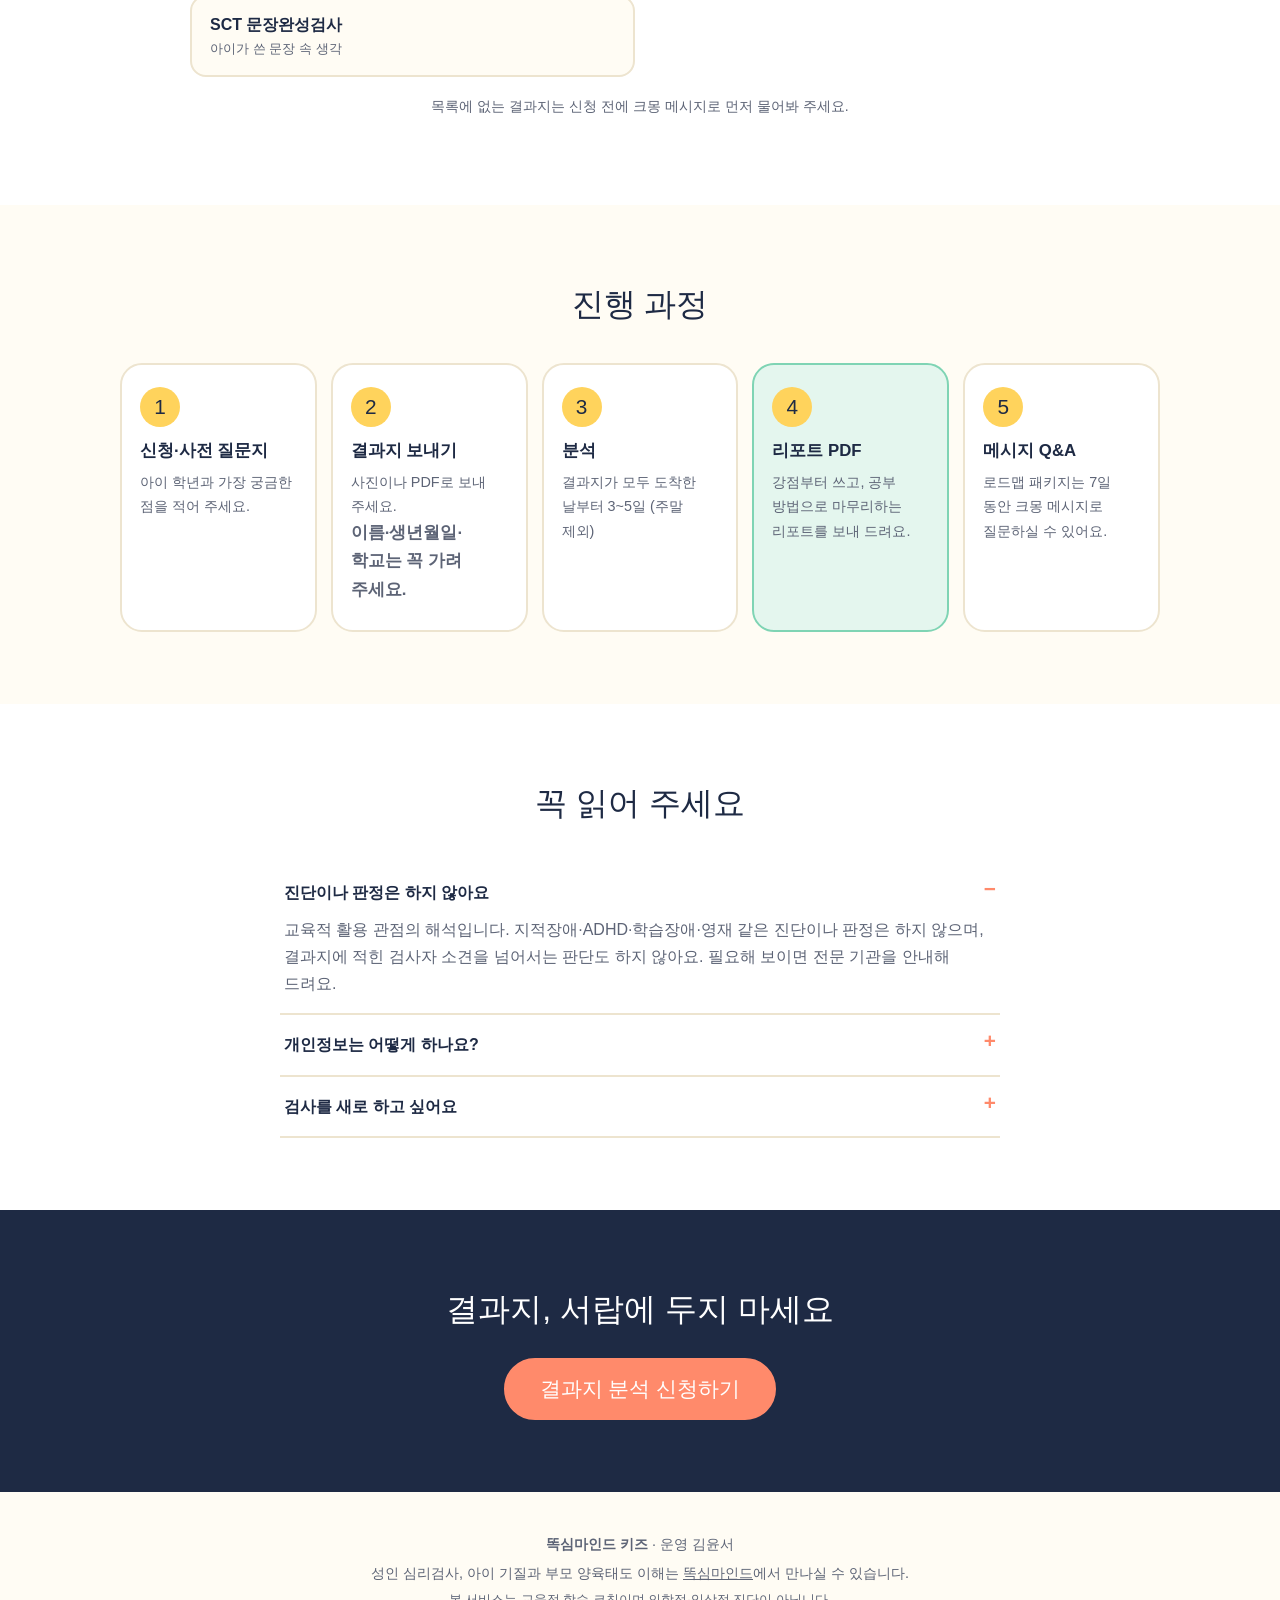
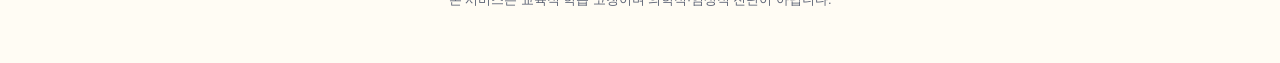
==== commit e9bf1c3a: "보안 보완·모바일 메뉴·홈 재배치 - 전 페이지 CSP·referrer 설정, 외부 링크 noopener noreferrer - 검사 상세 URL 파라미터 검증 - 모바일 햄버거 " ====
--- a/analysis.html
+++ b/analysis.html
@@ -2,6 +2,8 @@
 <html lang="ko">
 <head>
 <meta charset="utf-8">
+<meta http-equiv="Content-Security-Policy" content="default-src 'self'; script-src 'self' 'unsafe-inline'; style-src 'self' 'unsafe-inline' https://fonts.googleapis.com; font-src https://fonts.gstatic.com; img-src 'self' data:; connect-src 'self'; object-src 'none'; base-uri 'self'; form-action 'none'">
+<meta name="referrer" content="strict-origin-when-cross-origin">
 <meta name="viewport" content="width=device-width, initial-scale=1">
 <title>결과지 분석 | 똑심마인드 키즈</title>
 <meta name="description" content="기질검사와 학년별 학습 검사를 온라인으로 받고, 아이에게 맞는 공부 방법을 담은 종합해석지를 받아 보세요. 학원·선생님 단체 구매도 가능합니다.">
@@ -9,7 +11,7 @@
 <link rel="preconnect" href="https://fonts.googleapis.com">
 <link rel="preconnect" href="https://fonts.gstatic.com" crossorigin>
 <link href="https://fonts.googleapis.com/css2?family=Jua&family=Noto+Sans+KR:wght@400;500;700&display=swap" rel="stylesheet">
-<link rel="stylesheet" href="css/style.css?v=20261127g">
+<link rel="stylesheet" href="css/style.css?v=20261127i">
 </head>
 <body>
 
@@ -25,9 +27,22 @@
     <div class="nav-cta">
       <a class="btn btn-sm btn-quiz" href="quiz.html">맞춤 추천</a>
       <a class="btn btn-sm js-contact" href="#">신청하기</a>
+      <button class="nav-burger" id="navBurger" type="button" aria-label="메뉴 열기" aria-expanded="false" aria-controls="navMenu"><span></span><span></span><span></span></button>
     </div>
   </div>
 </header>
+<div class="nav-menu" id="navMenu" hidden>
+  <div class="wrap">
+    <a href="index.html#price">패키지</a>
+    <a href="tests.html">검사 소개</a>
+    <a href="analysis.html">결과지 분석</a>
+    <a href="index.html#group">학원·선생님용</a>
+    <a href="quiz.html">1분 맞춤 추천</a>
+    <a class="js-main" href="#">똑심마인드 (아이 기질·부모 양육태도)</a>
+    <a class="btn js-contact nav-menu-cta" href="#">크몽에서 신청하기</a>
+  </div>
+</div>
+
 
 <main id="top">
 <section class="page-head ana-head"><div class="wrap">
@@ -70,14 +85,14 @@
 <footer class="foot">
   <div class="wrap">
     <p><b>똑심마인드 키즈</b> · 운영 김윤서</p>
-    <p>성인 심리검사는 <a class="js-main" href="#">똑심마인드</a>에서 만나실 수 있습니다.</p>
+    <p>성인 심리검사, 아이 기질과 부모 양육태도 이해는 <a class="js-main" href="#">똑심마인드</a>에서 만나실 수 있습니다.</p>
     <p class="foot-small">본 서비스는 교육적 학습 코칭이며 의학적·임상적 진단이 아닙니다.</p>
   </div>
 </footer>
 
-<script src="js/config.js?v=20261127g"></script>
+<script src="js/config.js?v=20261127i"></script>
 <script>const PAGE="analysis";</script>
-<script src="js/main.js?v=20261127g"></script>
-<script src="js/analysis.js?v=20261127g"></script>
+<script src="js/main.js?v=20261127i"></script>
+<script src="js/analysis.js?v=20261127i"></script>
 </body>
 </html>
--- a/css/style.css
+++ b/css/style.css
@@ -362,3 +362,36 @@
 .nav-cta { display: flex; gap: 8px; }
 .btn-quiz { background: var(--coral); border-color: var(--coral); }
 @media (max-width: 560px) { .nav-cta .btn-sm { padding: 6px 12px; font-size: .92rem; } .logo { font-size: 1.15rem; } }
+
+/* 홈 맞춤 추천 */
+.reco { background: #fff; padding-top: 56px; }
+.reco .eyebrow { display: table; margin: 0 auto 10px; }
+.reco-title { font-family: 'Jua', sans-serif; font-weight: 400; font-size: 2rem; text-align: center; margin: 0 0 18px; line-height: 1.3; }
+.qhint { color: var(--sub); margin: -12px 0 18px; }
+.qcard .calc-list { gap: 8px; margin-bottom: 8px; }
+.hero { padding: 48px 0 56px; }
+@media (max-width: 560px) { .reco-title { font-size: 1.5rem; } }
+
+/* ---------- 모바일 메뉴 · 추가 검사 접기 (2026-11 재배치) ---------- */
+.nav-burger { display: none; width: 44px; height: 44px; border: 0; background: transparent; cursor: pointer; padding: 0; border-radius: 12px; flex-direction: column; justify-content: center; align-items: center; gap: 5px; }
+.nav-burger span { display: block; width: 22px; height: 2.5px; background: var(--ink); border-radius: 2px; transition: transform .2s, opacity .2s; }
+.nav-burger[aria-expanded="true"] span:nth-child(1) { transform: translateY(7.5px) rotate(45deg); }
+.nav-burger[aria-expanded="true"] span:nth-child(2) { opacity: 0; }
+.nav-burger[aria-expanded="true"] span:nth-child(3) { transform: translateY(-7.5px) rotate(-45deg); }
+.nav-menu { position: fixed; top: 64px; left: 0; right: 0; z-index: 9; background: #fffdf6; border-bottom: 1px solid var(--line); box-shadow: 0 12px 24px rgba(30,42,68,.12); padding: 8px 0 18px; max-height: calc(100vh - 64px); overflow-y: auto; }
+.nav-menu[hidden] { display: none; }
+.nav-menu a { display: block; padding: 14px 4px; font-size: 1.08rem; color: var(--ink); text-decoration: none; border-bottom: 1px solid var(--line); min-height: 48px; }
+.nav-menu a.nav-menu-cta { margin-top: 14px; text-align: center; border: 2px solid var(--ink); color: #fff; padding: 14px 24px; }
+@media (min-width: 901px) { .nav-menu { display: none !important; } }
+@media (max-width: 900px) { .nav-burger { display: inline-flex; } }
+@media (max-width: 560px) { .nav-cta .js-contact { display: none; } }
+
+.addon-fold { max-width: 980px; margin: 0 auto; background: #fffdf6; border: 2px solid var(--line); border-radius: 22px; padding: 6px 22px; }
+.addon-fold > summary { list-style: none; cursor: pointer; display: flex; flex-direction: column; gap: 2px; padding: 16px 28px 16px 0; position: relative; min-height: 56px; }
+.addon-fold > summary::-webkit-details-marker { display: none; }
+.addon-fold > summary b { font-family: 'Jua','Noto Sans KR',sans-serif; font-weight: 400; font-size: 1.35rem; }
+.addon-fold > summary span { color: var(--sub); font-size: .95rem; }
+.addon-fold > summary::after { content: '＋ 펼치기'; position: absolute; right: 0; top: 50%; transform: translateY(-50%); color: var(--coral); font-weight: 700; font-size: .95rem; }
+.addon-fold[open] > summary::after { content: '－ 접기'; }
+.addon-fold[open] { padding-bottom: 28px; }
+@media (max-width: 560px) { .addon-fold { padding: 4px 16px; } .addon-fold > summary::after { content: '＋'; font-size: 1.4rem; } .addon-fold[open] > summary::after { content: '－'; } }
